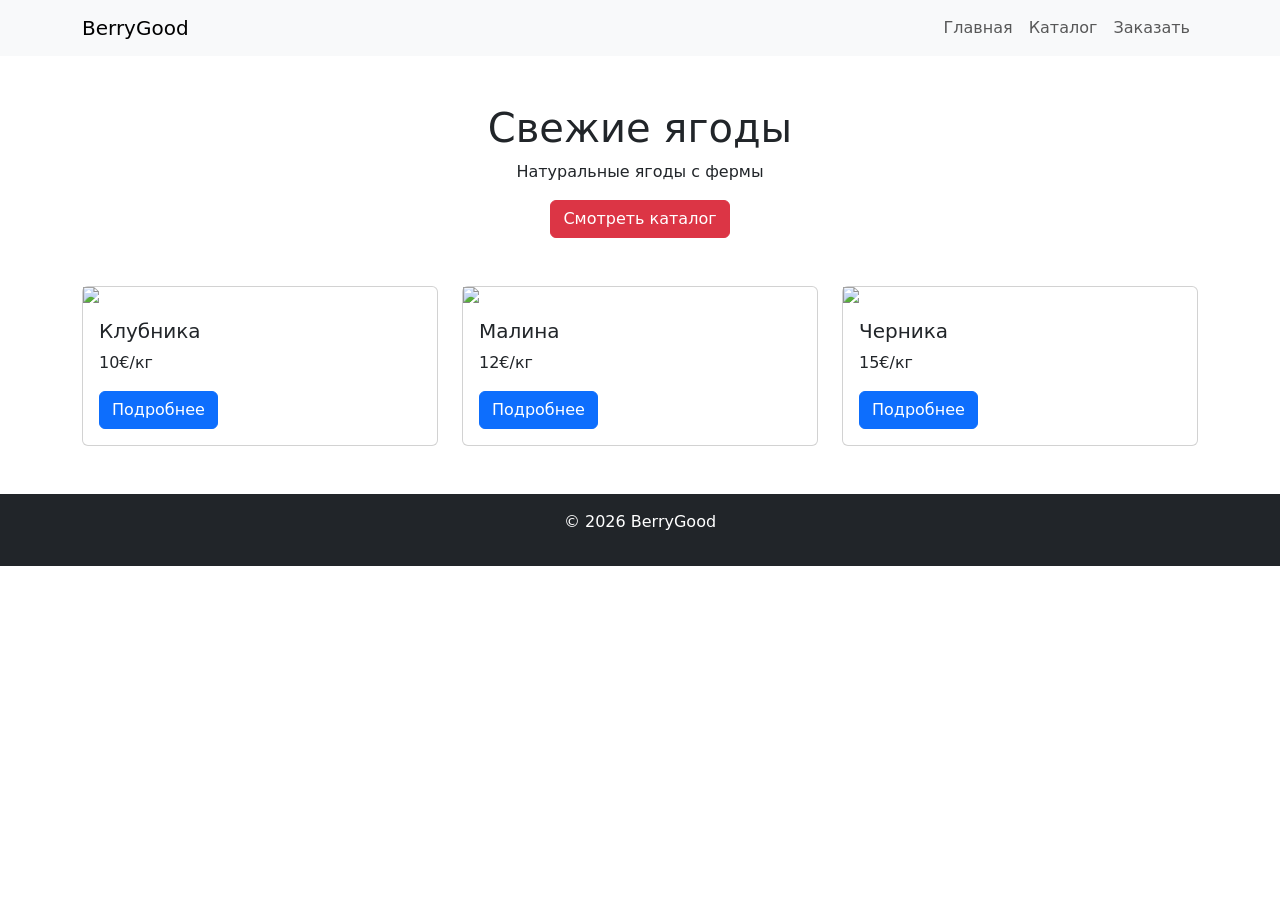
==== index.html @ bc1f2060 "Add files via upload" ====
<!DOCTYPE html>
<html lang="ru">

<head>

<!-- Кодировка -->
<meta charset="UTF-8">

<!-- Адаптив -->
<meta name="viewport" content="width=device-width, initial-scale=1">

<!-- Название сайта -->
<title>BerryGood</title>

<!-- Bootstrap стили -->
<link href="https://cdn.jsdelivr.net/npm/bootstrap@5.3.0/dist/css/bootstrap.min.css" rel="stylesheet">

<!-- Свои стили -->
<link rel="stylesheet" href="css/style.css">

</head>

<body>

<!-- Шапка сайта -->
<header class="navbar navbar-expand-lg navbar-light bg-light">

<div class="container">

<!-- Логотип -->
<a class="navbar-brand" href="index.html">

BerryGood

</a>

<!-- Меню -->
<ul class="navbar-nav">

<li class="nav-item">

<a class="nav-link" href="index.html">
Главная
</a>

</li>

<li class="nav-item">

<a class="nav-link" href="catalog.html">
Каталог
</a>

</li>

<li class="nav-item">

<a class="nav-link" href="order.html">
Заказать
</a>

</li>

</ul>

</div>

</header>

<!-- Главный контент -->
<main class="container mt-5">

<!-- Главный баннер -->
<section class="text-center">

<h1>
Свежие ягоды
</h1>

<p>
Натуральные ягоды с фермы
</p>

<a href="catalog.html" class="btn btn-danger">

Смотреть каталог

</a>

</section>

<!-- Популярные товары -->
<section class="row mt-5">

<!-- Карточка товара -->
<div class="col-md-4">

<div class="card">

<img src="https://via.placeholder.com/300">

<div class="card-body">

<h5>
Клубника
</h5>

<p>
10€/кг
</p>

<a href="product.html" class="btn btn-primary">
Подробнее
</a>

</div>

</div>

</div>

<div class="col-md-4">

<div class="card">

<img src="https://via.placeholder.com/300">

<div class="card-body">

<h5>
Малина
</h5>

<p>
12€/кг
</p>

<a href="product.html" class="btn btn-primary">
Подробнее
</a>

</div>

</div>

</div>

<div class="col-md-4">

<div class="card">

<img src="https://via.placeholder.com/300">

<div class="card-body">

<h5>
Черника
</h5>

<p>
15€/кг
</p>

<a href="product.html" class="btn btn-primary">
Подробнее
</a>

</div>

</div>

</div>

</section>

</main>

<!-- Подвал -->
<footer class="bg-dark text-white text-center p-3 mt-5">

<!-- Копирайт -->
<p>

© 2026 BerryGood

</p>

</footer>

<!-- JS -->
<script src="js/script.js"></script>

</body>

</html>
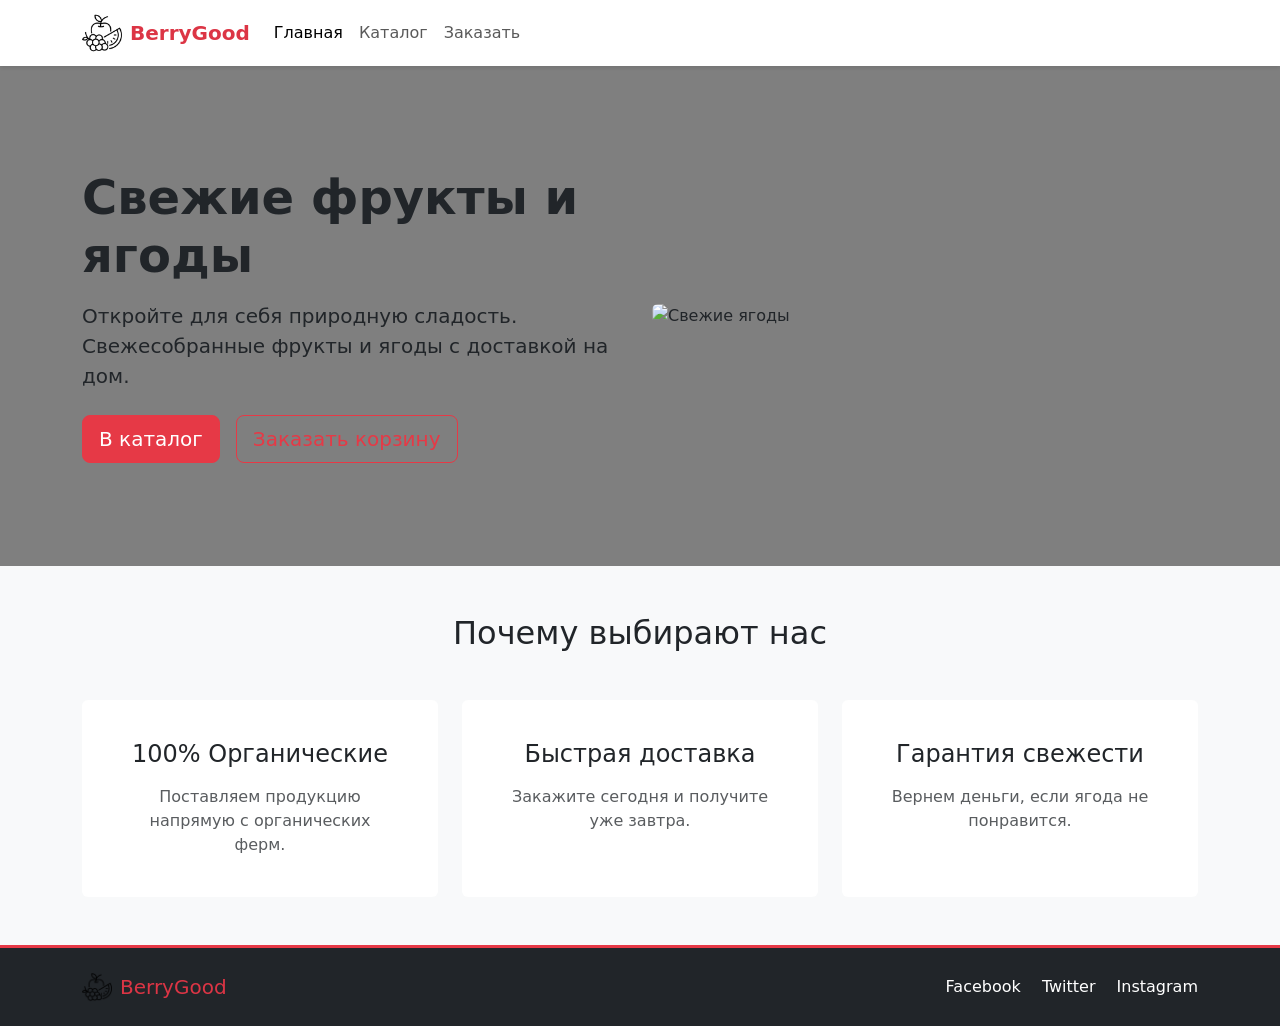
==== commit 76f5a3ee: "Add files via upload" ====
--- a/index.html
+++ b/index.html
@@ -1,195 +1,120 @@
-<!DOCTYPE html>
-<html lang="ru">
-
-<head>
-
-<!-- Кодировка -->
-<meta charset="UTF-8">
-
-<!-- Адаптив -->
-<meta name="viewport" content="width=device-width, initial-scale=1">
-
-<!-- Название сайта -->
-<title>BerryGood</title>
-
-<!-- Bootstrap стили -->
-<link href="https://cdn.jsdelivr.net/npm/bootstrap@5.3.0/dist/css/bootstrap.min.css" rel="stylesheet">
-
-<!-- Свои стили -->
-<link rel="stylesheet" href="css/style.css">
-
-</head>
-
-<body>
-
-<!-- Шапка сайта -->
-<header class="navbar navbar-expand-lg navbar-light bg-light">
-
-<div class="container">
-
-<!-- Логотип -->
-<a class="navbar-brand" href="index.html">
-
-BerryGood
-
-</a>
-
-<!-- Меню -->
-<ul class="navbar-nav">
-
-<li class="nav-item">
-
-<a class="nav-link" href="index.html">
-Главная
-</a>
-
-</li>
-
-<li class="nav-item">
-
-<a class="nav-link" href="catalog.html">
-Каталог
-</a>
-
-</li>
-
-<li class="nav-item">
-
-<a class="nav-link" href="order.html">
-Заказать
-</a>
-
-</li>
-
-</ul>
-
-</div>
-
-</header>
-
-<!-- Главный контент -->
-<main class="container mt-5">
-
-<!-- Главный баннер -->
-<section class="text-center">
-
-<h1>
-Свежие ягоды
-</h1>
-
-<p>
-Натуральные ягоды с фермы
-</p>
-
-<a href="catalog.html" class="btn btn-danger">
-
-Смотреть каталог
-
-</a>
-
-</section>
-
-<!-- Популярные товары -->
-<section class="row mt-5">
-
-<!-- Карточка товара -->
-<div class="col-md-4">
-
-<div class="card">
-
-<img src="https://via.placeholder.com/300">
-
-<div class="card-body">
-
-<h5>
-Клубника
-</h5>
-
-<p>
-10€/кг
-</p>
-
-<a href="product.html" class="btn btn-primary">
-Подробнее
-</a>
-
-</div>
-
-</div>
-
-</div>
-
-<div class="col-md-4">
-
-<div class="card">
-
-<img src="https://via.placeholder.com/300">
-
-<div class="card-body">
-
-<h5>
-Малина
-</h5>
-
-<p>
-12€/кг
-</p>
-
-<a href="product.html" class="btn btn-primary">
-Подробнее
-</a>
-
-</div>
-
-</div>
-
-</div>
-
-<div class="col-md-4">
-
-<div class="card">
-
-<img src="https://via.placeholder.com/300">
-
-<div class="card-body">
-
-<h5>
-Черника
-</h5>
-
-<p>
-15€/кг
-</p>
-
-<a href="product.html" class="btn btn-primary">
-Подробнее
-</a>
-
-</div>
-
-</div>
-
-</div>
-
-</section>
-
-</main>
-
-<!-- Подвал -->
-<footer class="bg-dark text-white text-center p-3 mt-5">
-
-<!-- Копирайт -->
-<p>
-
-© 2026 BerryGood
-
-</p>
-
-</footer>
-
-<!-- JS -->
-<script src="js/script.js"></script>
-
-</body>
-
+<!DOCTYPE html>
+<html lang="ru">
+<head>
+    <meta charset="UTF-8">
+    <meta name="viewport" content="width=device-width, initial-scale=1.0">
+    <title>BerryGood - Свежие фрукты и ягоды с доставкой</title>
+    <link rel="icon" href="favicon.ico" type="image/x-icon">
+    <link href="https://cdn.jsdelivr.net/npm/bootstrap@5.3.0/dist/css/bootstrap.min.css" rel="stylesheet">
+    <link href="cssstyle.css" rel="stylesheet">
+</head>
+<body>
+    
+    <!-- ШАПКА -->
+    <header class="site-header">
+        <nav class="navbar navbar-expand-lg navbar-light bg-white">
+            <div class="container">
+                <a class="navbar-brand d-flex align-items-center" href="index.html">
+                    <img src="logo.png" alt="BerryGood" height="40" class="me-2" onerror="this.style.display='none'">
+                    <span class="fw-bold text-danger">BerryGood</span>
+                </a>
+                
+                <button class="navbar-toggler" type="button" data-bs-toggle="collapse" data-bs-target="#navbarNav">
+                    <span class="navbar-toggler-icon"></span>
+                </button>
+                
+                <div class="collapse navbar-collapse" id="navbarNav">
+                    <ul class="navbar-nav me-auto">
+                        <li class="nav-item">
+                            <a class="nav-link active" href="index.html">Главная</a>
+                        </li>
+                        <li class="nav-item">
+                            <a class="nav-link" href="catalog.html">Каталог</a>
+                        </li>
+                        <li class="nav-item">
+                            <a class="nav-link" href="form.html">Заказать</a>
+                        </li>
+                    </ul>
+                </div>
+            </div>
+        </nav>
+    </header>
+
+    <!-- ГЛАВНЫЙ БЛОК (компактный) -->
+    <main>
+        <section class="hero-section py-5">
+            <div class="container py-4">
+                <div class="row align-items-center">
+                    <div class="col-md-6">
+                        <h1 class="display-5 fw-bold mb-3">Свежие фрукты и ягоды</h1>
+                        <p class="lead mb-4">Откройте для себя природную сладость. Свежесобранные фрукты и ягоды с доставкой на дом.</p>
+                        <div class="d-flex gap-3">
+                            <a href="catalog.html" class="btn btn-danger btn-lg">В каталог</a>
+                            <a href="form.html" class="btn btn-outline-danger btn-lg">Заказать корзину</a>
+                        </div>
+                    </div>
+                    <div class="col-md-6">
+                        <img src="https://images.unsplash.com/photo-1464965911861-746a04b4bca6?w=600" 
+                             alt="Свежие ягоды" class="img-fluid rounded">
+                    </div>
+                </div>
+            </div>
+        </section>
+
+        <!-- Преимущества -->
+        <section class="py-5 bg-light">
+            <div class="container">
+                <h2 class="text-center mb-5">Почему выбирают нас</h2>
+                <div class="row g-4">
+                    <div class="col-md-4">
+                        <div class="card h-100 border-0 text-center p-4">
+                            <div class="card-body">
+                                <h4 class="card-title mb-3">100% Органические</h4>
+                                <p class="card-text text-muted">Поставляем продукцию напрямую с органических ферм.</p>
+                            </div>
+                        </div>
+                    </div>
+                    <div class="col-md-4">
+                        <div class="card h-100 border-0 text-center p-4">
+                            <div class="card-body">
+                                <h4 class="card-title mb-3">Быстрая доставка</h4>
+                                <p class="card-text text-muted">Закажите сегодня и получите уже завтра.</p>
+                            </div>
+                        </div>
+                    </div>
+                    <div class="col-md-4">
+                        <div class="card h-100 border-0 text-center p-4">
+                            <div class="card-body">
+                                <h4 class="card-title mb-3">Гарантия свежести</h4>
+                                <p class="card-text text-muted">Вернем деньги, если ягода не понравится.</p>
+                            </div>
+                        </div>
+                    </div>
+                </div>
+            </div>
+        </section>
+    </main>
+
+    <!-- НИЖНЯЯ ТЁМКА -->
+    <footer class="site-footer bg-dark text-white py-4">
+        <div class="container">
+            <div class="row align-items-center">
+                <div class="col-md-6">
+                    <div class="d-flex align-items-center">
+                        <img src="logo.png" alt="BerryGood" height="30" class="me-2" onerror="this.style.display='none'">
+                        <span class="h5 mb-0 text-danger">BerryGood</span>
+                    </div>
+                </div>
+                <div class="col-md-6 text-md-end mt-3 mt-md-0">
+                    <a href="#" class="text-white me-3 text-decoration-none">Facebook</a>
+                    <a href="#" class="text-white me-3 text-decoration-none">Twitter</a>
+                    <a href="#" class="text-white text-decoration-none">Instagram</a>
+                </div>
+            </div>
+        </div>
+    </footer>
+
+    <script src="https://cdn.jsdelivr.net/npm/bootstrap@5.3.0/dist/js/bootstrap.bundle.min.js"></script>
+    <script src="js/script.js"></script>
+</body>
 </html>
--- a/cssstyle.css
+++ b/cssstyle.css
@@ -0,0 +1,60 @@
+/* ===== ОСНОВНЫЕ СТИЛИ BERRYGOOD ===== */
+
+/* Шапка */
+.site-header {
+    box-shadow: 0 2px 4px rgba(0,0,0,0.1);
+}
+
+/* Главный баннер с фоном */
+.hero-section {
+    background: linear-gradient(rgba(0,0,0,0.5), rgba(0,0,0,0.5)), 
+                url('https://images.unsplash.com/photo-1464965911861-746a04b4bca6?w=1200');
+    background-size: cover;
+    background-position: center;
+    min-height: 500px;
+    display: flex;
+    align-items: center;
+}
+
+/* Карточки товаров */
+.product-card {
+    transition: transform 0.3s ease, box-shadow 0.3s ease;
+}
+
+.product-card:hover {
+    transform: translateY(-5px);
+    box-shadow: 0 4px 16px rgba(0,0,0,0.15);
+}
+
+/* Кнопки */
+.btn-danger {
+    background-color: #e63946;
+    border-color: #e63946;
+}
+
+.btn-danger:hover {
+    background-color: #d62839;
+    border-color: #d62839;
+}
+
+.btn-outline-danger {
+    color: #e63946;
+    border-color: #e63946;
+}
+
+.btn-outline-danger:hover {
+    background-color: #e63946;
+    border-color: #e63946;
+}
+
+/* Нижняя тёмка */
+.site-footer {
+    border-top: 3px solid #e63946;
+}
+
+/* Формы */
+.form-control:focus,
+.form-select:focus {
+    border-color: #e63946;
+    box-shadow: 0 0 0 0.2rem rgba(230, 57, 70, 0.25);
+}
